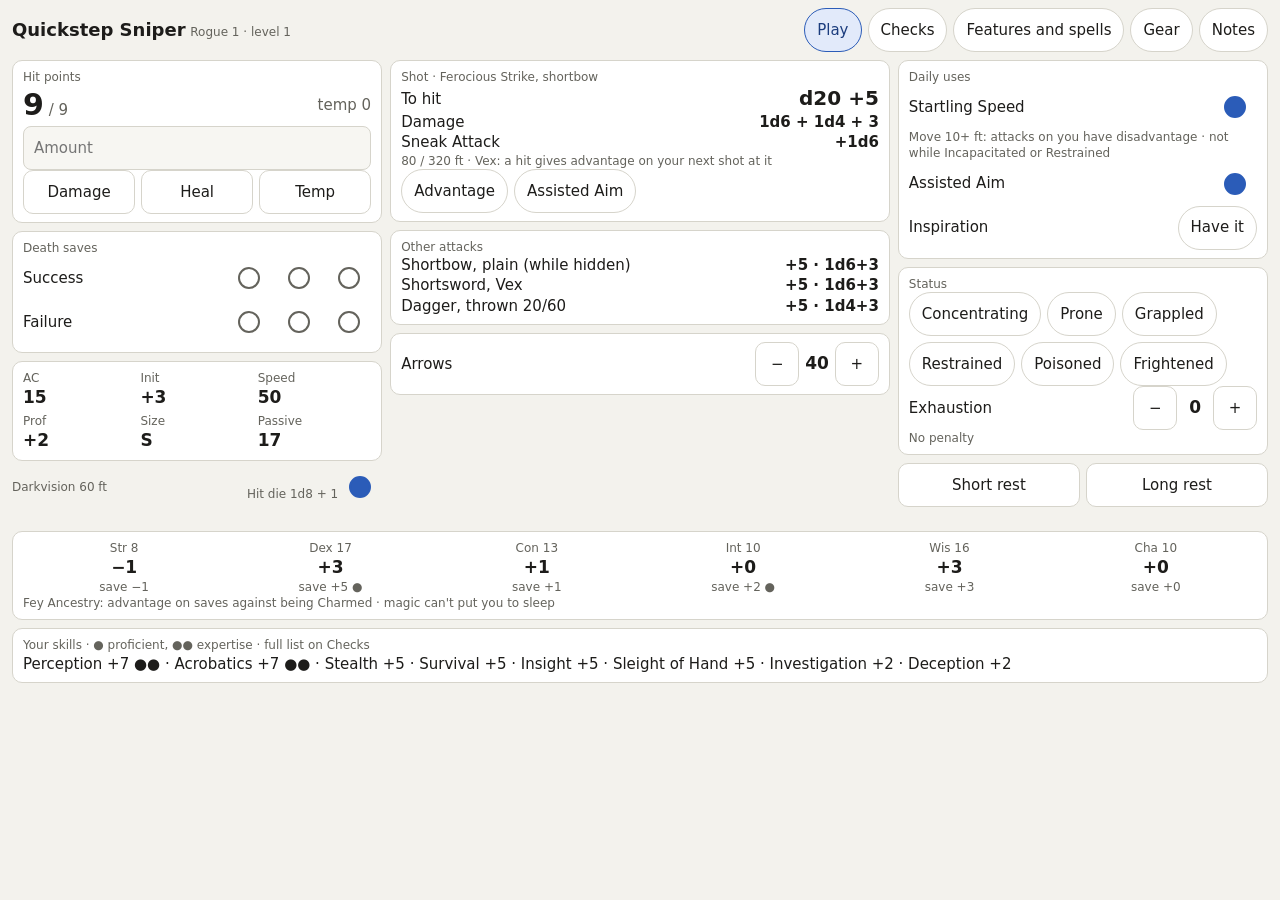
==== index.html @ 021ee4ac "feat: app shell and Play tab Co-Authored-By: Claude Opus 5.5 <noreply@anthropic.com>" ====
<!doctype html>
<html lang="en">
<head>
<meta charset="utf-8">
<meta name="viewport" content="width=device-width, initial-scale=1, viewport-fit=cover">
<meta name="color-scheme" content="light dark">
<title>Quickstep Sniper</title>
<link rel="stylesheet" href="css/sheet.css">
</head>
<body>
<div id="app"></div>
<script type="module" src="js/boot.js"></script>
</body>
</html>
---- css/sheet.css ----
/* Quickstep sheet: iPad first, landscape is the main orientation. */
:root {
  --bg: #f3f2ed;
  --surface: #ffffff;
  --field: #f7f6f2;
  --text: #1d1c1a;
  --muted: #64635c;
  --border: #d6d4cb;
  --accent: #2b5cb8;
  --accent-bg: #e2eafa;
  --accent-text: #1b3c7d;
  --danger: #b3261e;
  --radius: 10px;
  --gap: 8px;
  --tap: 44px;
  color-scheme: light dark;
}

@media (prefers-color-scheme: dark) {
  :root {
    --bg: #151514;
    --surface: #21211f;
    --field: #2a2a27;
    --text: #ecebe5;
    --muted: #a6a59e;
    --border: #3b3b37;
    --accent: #8cadff;
    --accent-bg: #22355e;
    --accent-text: #cddcff;
    --danger: #ff8a80;
  }
}

* { box-sizing: border-box; }
html, body { margin: 0; background: var(--bg); color: var(--text); }
body {
  font: 15px/1.35 -apple-system, BlinkMacSystemFont, "Segoe UI", system-ui, sans-serif;
  -webkit-text-size-adjust: 100%;
  padding: env(safe-area-inset-top) env(safe-area-inset-right) env(safe-area-inset-bottom) env(safe-area-inset-left);
}
#app { padding: 8px 12px 12px; }
b { font-weight: 600; }

.label { font-size: 12px; color: var(--muted); }
.muted { color: var(--muted); }
.row { display: flex; align-items: center; justify-content: space-between; gap: 8px; }
.panel {
  background: var(--surface);
  border: 1px solid var(--border);
  border-radius: var(--radius);
  padding: 8px 10px;
  margin-top: var(--gap);
}
.col > :first-child { margin-top: 0; }

header.top { display: flex; align-items: center; justify-content: space-between; gap: 8px; flex-wrap: wrap; margin-bottom: var(--gap); }
.title b { font-size: 18px; }
.tabs, .chips, .btnrow, .stepper, .dots { display: flex; gap: 6px; flex-wrap: wrap; align-items: center; }

button {
  font: inherit;
  color: var(--text);
  background: var(--surface);
  border: 1px solid var(--border);
  border-radius: var(--radius);
  min-height: var(--tap);
  min-width: var(--tap);
  padding: 0 12px;
  cursor: pointer;
  touch-action: manipulation;
  -webkit-tap-highlight-color: transparent;
}
button:active { transform: scale(0.97); }
.chip { border-radius: 999px; }
.chip.on { background: var(--accent-bg); color: var(--accent-text); border-color: var(--accent); }
.btnrow > button { flex: 1; }
.btnrow.rest { margin-top: var(--gap); }
.link { border: none; background: none; color: var(--accent-text); text-decoration: underline; padding: 0 6px; }

.dot { border: none; background: none; padding: 0; display: inline-flex; align-items: center; justify-content: center; }
.dot::before { content: ""; width: 18px; height: 18px; border-radius: 50%; border: 2px solid var(--muted); }
.dot.on::before { background: var(--accent); border-color: var(--accent); }

input, textarea {
  font: inherit;
  color: var(--text);
  background: var(--field);
  border: 1px solid var(--border);
  border-radius: 8px;
  min-height: var(--tap);
  padding: 8px 10px;
  width: 100%;
}
.error { color: var(--danger); font-size: 13px; }
.error:empty { display: none; }

/* Play tab */
.play { display: grid; grid-template-columns: minmax(0, 1fr) minmax(0, 1.35fr) minmax(0, 1fr); gap: var(--gap); align-items: start; }
.big { font-size: 30px; font-weight: 600; }
.hit { font-size: 20px; font-weight: 600; }
.stats { display: grid; grid-template-columns: repeat(3, minmax(0, 1fr)); gap: 4px; }
.stats b, .ab-grid b, .stepper b { font-size: 17px; }
.stepper b { min-width: 2ch; text-align: center; }
.ab-grid { display: grid; grid-template-columns: repeat(6, minmax(0, 1fr)); gap: 4px; text-align: center; }
.tight { margin-top: 4px; }
#message { margin-top: 4px; min-height: 1em; }

/* Portrait and narrow screens: stack the columns. */
@media (max-width: 900px) {
  .play { grid-template-columns: minmax(0, 1fr); }
  .ab-grid { grid-template-columns: repeat(3, minmax(0, 1fr)); }
}
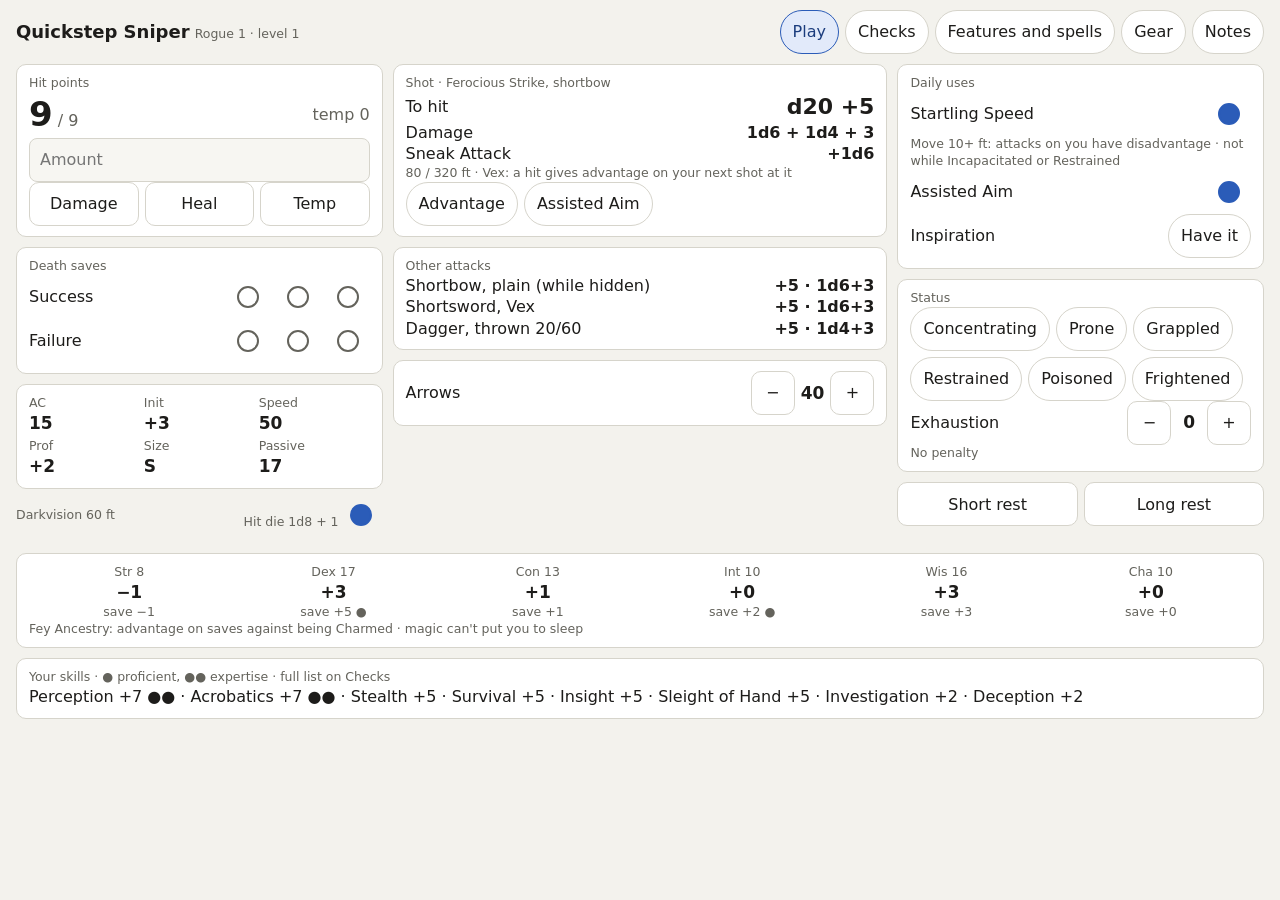
==== commit bec89ecd: "feat: offline install, icons and update notice Co-Authored-By: Claude Opus 5.5 <noreply@anthropic.co" ====
--- a/index.html
+++ b/index.html
@@ -4,7 +4,14 @@
 <meta charset="utf-8">
 <meta name="viewport" content="width=device-width, initial-scale=1, viewport-fit=cover">
 <meta name="color-scheme" content="light dark">
+<meta name="theme-color" content="#151514">
+<meta name="apple-mobile-web-app-capable" content="yes">
+<meta name="mobile-web-app-capable" content="yes">
+<meta name="apple-mobile-web-app-title" content="Quickstep">
+<meta name="apple-mobile-web-app-status-bar-style" content="default">
 <title>Quickstep Sniper</title>
+<link rel="manifest" href="manifest.webmanifest">
+<link rel="apple-touch-icon" href="icons/icon-180.png">
 <link rel="stylesheet" href="css/sheet.css">
 </head>
 <body>
--- a/css/sheet.css
+++ b/css/sheet.css
@@ -105,8 +105,49 @@
 .tight { margin-top: 4px; }
 #message { margin-top: 4px; min-height: 1em; }
 
+/* Checks, Features and spells, Gear, Notes */
+.b { font-weight: 600; }
+.checks { display: grid; grid-template-columns: repeat(3, minmax(0, 1fr)); gap: var(--gap); align-items: start; }
+.checks > .panel { margin-top: 0; }
+.feature + .feature { margin-top: 4px; }
+.next { margin-top: var(--gap); }
+textarea { display: block; resize: vertical; margin-top: 4px; line-height: 1.4; }
+.coins { display: grid; grid-template-columns: repeat(5, minmax(0, 1fr)); gap: var(--gap); margin-top: var(--gap); }
+.coins .panel { display: block; margin-top: 0; }
+.gear-foot { margin-top: var(--gap); }
+.notes-grid { display: grid; grid-template-columns: repeat(2, minmax(0, 1fr)); gap: var(--gap); }
+.tab-notes textarea { margin-top: var(--gap); }
+.backup { margin-top: var(--gap); }
+
+/* Compact scale for the smallest iPads (9.7"/10.2" width, iPad mini height). Touch targets stay 44 px. */
+@media (max-width: 1080px), (max-height: 760px) {
+  :root { --gap: 6px; }
+  body { font-size: 14px; }
+  #app { padding: 6px 10px 8px; }
+  .panel { padding: 6px 8px; }
+  .chip { padding: 0 9px; font-size: 13px; }
+  .tabs .chip { padding: 0 12px; }
+  .big { font-size: 28px; }
+  .hit { font-size: 18px; }
+  .stats b, .ab-grid b, .stepper b { font-size: 16px; }
+  .label { font-size: 11.5px; }
+}
+
+/* Roomier spacing on larger iPads. */
+@media (min-width: 1180px) and (min-height: 820px) {
+  :root { --gap: 10px; }
+  body { font-size: 16px; }
+  #app { padding: 10px 16px 14px; }
+  .panel { padding: 10px 12px; }
+  .big { font-size: 34px; }
+  .hit { font-size: 22px; }
+  .label { font-size: 12.5px; }
+}
+
 /* Portrait and narrow screens: stack the columns. */
 @media (max-width: 900px) {
   .play { grid-template-columns: minmax(0, 1fr); }
   .ab-grid { grid-template-columns: repeat(3, minmax(0, 1fr)); }
+  .checks { grid-template-columns: repeat(2, minmax(0, 1fr)); }
+  .coins { grid-template-columns: repeat(3, minmax(0, 1fr)); }
 }
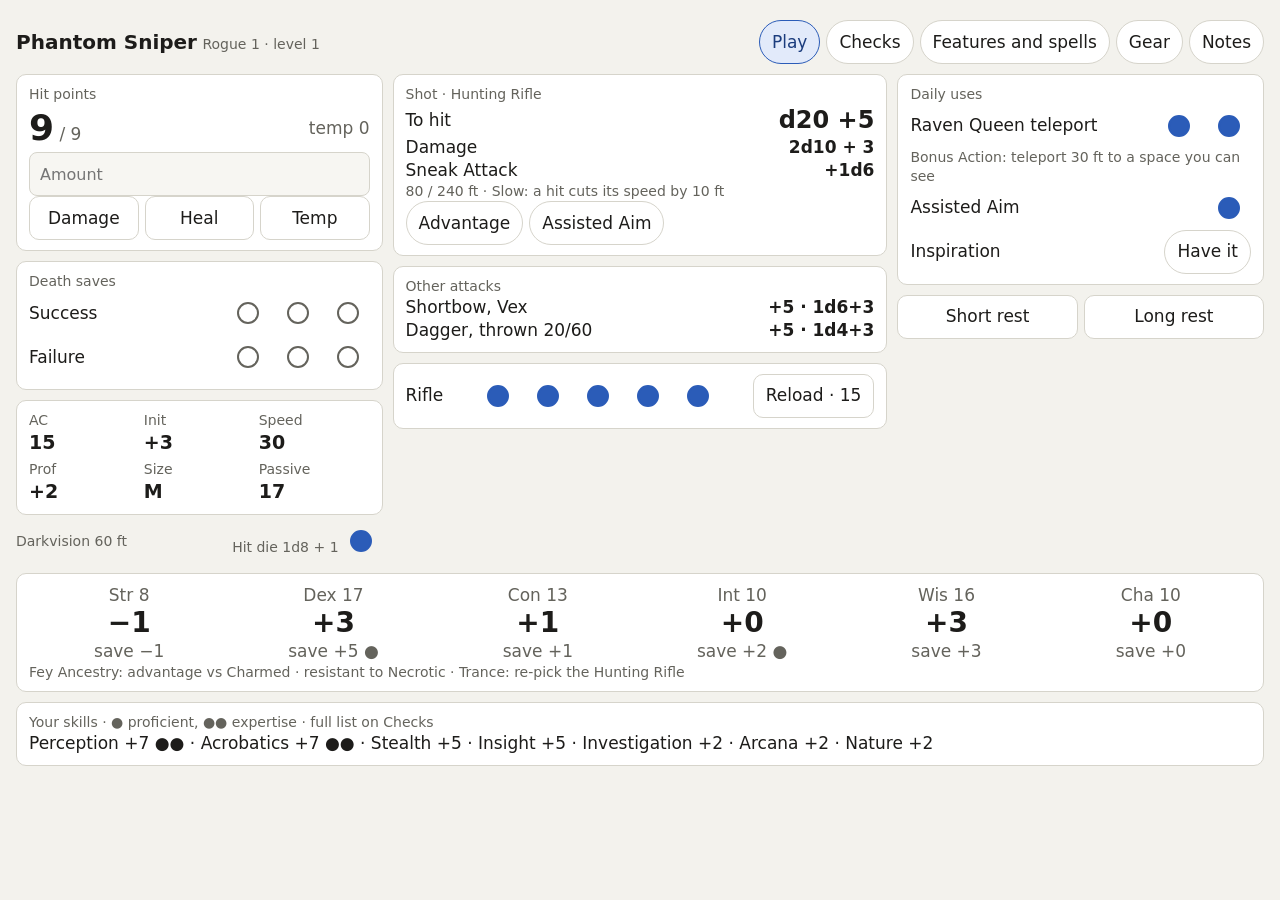
==== commit 4b9b3b3d: "feat: Phantom Sniper build (v3) Shadar-Kai Rogue with the Hunting Rifle replaces the Quickstep build" ====
--- a/index.html
+++ b/index.html
@@ -7,9 +7,9 @@
 <meta name="theme-color" content="#151514">
 <meta name="apple-mobile-web-app-capable" content="yes">
 <meta name="mobile-web-app-capable" content="yes">
-<meta name="apple-mobile-web-app-title" content="Quickstep">
+<meta name="apple-mobile-web-app-title" content="Sniper">
 <meta name="apple-mobile-web-app-status-bar-style" content="default">
-<title>Quickstep Sniper</title>
+<title>Phantom Sniper</title>
 <link rel="manifest" href="manifest.webmanifest">
 <link rel="apple-touch-icon" href="icons/icon-180.png">
 <link rel="stylesheet" href="css/sheet.css">
--- a/css/sheet.css
+++ b/css/sheet.css
@@ -34,14 +34,15 @@
 * { box-sizing: border-box; }
 html, body { margin: 0; background: var(--bg); color: var(--text); }
 body {
-  font: 15px/1.35 -apple-system, BlinkMacSystemFont, "Segoe UI", system-ui, sans-serif;
+  font: 16px/1.35 -apple-system, BlinkMacSystemFont, "Segoe UI", system-ui, sans-serif;
   -webkit-text-size-adjust: 100%;
   padding: env(safe-area-inset-top) env(safe-area-inset-right) env(safe-area-inset-bottom) env(safe-area-inset-left);
 }
-#app { padding: 8px 12px 12px; }
+/* Extra top room keeps the header clear of the dimmed strip under the iPad status bar. */
+#app { padding: 18px 12px 12px; }
 b { font-weight: 600; }
 
-.label { font-size: 12px; color: var(--muted); }
+.label { font-size: 13px; color: var(--muted); }
 .muted { color: var(--muted); }
 .row { display: flex; align-items: center; justify-content: space-between; gap: 8px; }
 .panel {
@@ -54,7 +55,7 @@
 .col > :first-child { margin-top: 0; }
 
 header.top { display: flex; align-items: center; justify-content: space-between; gap: 8px; flex-wrap: wrap; margin-bottom: var(--gap); }
-.title b { font-size: 18px; }
+.title b { font-size: 20px; }
 .tabs, .chips, .btnrow, .stepper, .dots { display: flex; gap: 6px; flex-wrap: wrap; align-items: center; }
 
 button {
@@ -91,19 +92,24 @@
   padding: 8px 10px;
   width: 100%;
 }
+/* 16 px or more, so the iPad doesn't zoom in when a field is tapped. */
+input, textarea { font-size: 16px; }
 .error { color: var(--danger); font-size: 13px; }
 .error:empty { display: none; }
 
 /* Play tab */
 .play { display: grid; grid-template-columns: minmax(0, 1fr) minmax(0, 1.35fr) minmax(0, 1fr); gap: var(--gap); align-items: start; }
-.big { font-size: 30px; font-weight: 600; }
-.hit { font-size: 20px; font-weight: 600; }
+.big { font-size: 32px; font-weight: 600; }
+.hit { font-size: 22px; font-weight: 600; }
 .stats { display: grid; grid-template-columns: repeat(3, minmax(0, 1fr)); gap: 4px; }
-.stats b, .ab-grid b, .stepper b { font-size: 17px; }
+.stats b, .ab-grid b, .stepper b { font-size: 18px; }
 .stepper b { min-width: 2ch; text-align: center; }
 .ab-grid { display: grid; grid-template-columns: repeat(6, minmax(0, 1fr)); gap: 4px; text-align: center; }
 .tight { margin-top: 4px; }
 #message { margin-top: 4px; min-height: 1em; }
+/* Message text and its Undo button share one row instead of stacking. */
+.msg { display: flex; align-items: center; justify-content: space-between; gap: 6px; }
+.msg .link { flex: none; margin-left: auto; }
 
 /* Checks, Features and spells, Gear, Notes */
 .b { font-weight: 600; }
@@ -118,30 +124,32 @@
 .notes-grid { display: grid; grid-template-columns: repeat(2, minmax(0, 1fr)); gap: var(--gap); }
 .tab-notes textarea { margin-top: var(--gap); }
 .backup { margin-top: var(--gap); }
+.backup button { white-space: nowrap; }
 
 /* Compact scale for the smallest iPads (9.7"/10.2" width, iPad mini height). Touch targets stay 44 px. */
 @media (max-width: 1080px), (max-height: 760px) {
-  :root { --gap: 6px; }
-  body { font-size: 14px; }
-  #app { padding: 6px 10px 8px; }
-  .panel { padding: 6px 8px; }
-  .chip { padding: 0 9px; font-size: 13px; }
+  :root { --gap: 5px; }
+  body { font-size: 16px; line-height: 1.2; }
+  #app { padding: 16px 10px 8px; }
+  .panel { padding: 4px 8px; }
+  .chip { padding: 0 9px; font-size: 15px; }
   .tabs .chip { padding: 0 12px; }
-  .big { font-size: 28px; }
-  .hit { font-size: 18px; }
-  .stats b, .ab-grid b, .stepper b { font-size: 16px; }
-  .label { font-size: 11.5px; }
+  .big { font-size: 30px; }
+  .hit { font-size: 20px; }
+  .stats b, .ab-grid b, .stepper b { font-size: 18px; }
+  .label { font-size: 13px; }
 }
 
 /* Roomier spacing on larger iPads. */
 @media (min-width: 1180px) and (min-height: 820px) {
   :root { --gap: 10px; }
-  body { font-size: 16px; }
-  #app { padding: 10px 16px 14px; }
+  body { font-size: 17px; }
+  #app { padding: 20px 16px 14px; }
   .panel { padding: 10px 12px; }
-  .big { font-size: 34px; }
-  .hit { font-size: 22px; }
-  .label { font-size: 12.5px; }
+  .big { font-size: 36px; }
+  .hit { font-size: 24px; }
+  .stats b, .ab-grid b, .stepper b { font-size: 19px; }
+  .label { font-size: 14px; }
 }
 
 /* Portrait and narrow screens: stack the columns. */
@@ -151,3 +159,7 @@
   .checks { grid-template-columns: repeat(2, minmax(0, 1fr)); }
   .coins { grid-template-columns: repeat(3, minmax(0, 1fr)); }
 }
+
+/* Ability box: bigger scores, modifiers and saves at every size. The traits line below keeps label size. */
+.ab-grid .label { font-size: 17px; }
+.ab-grid b { font-size: 28px; line-height: 1.15; }
